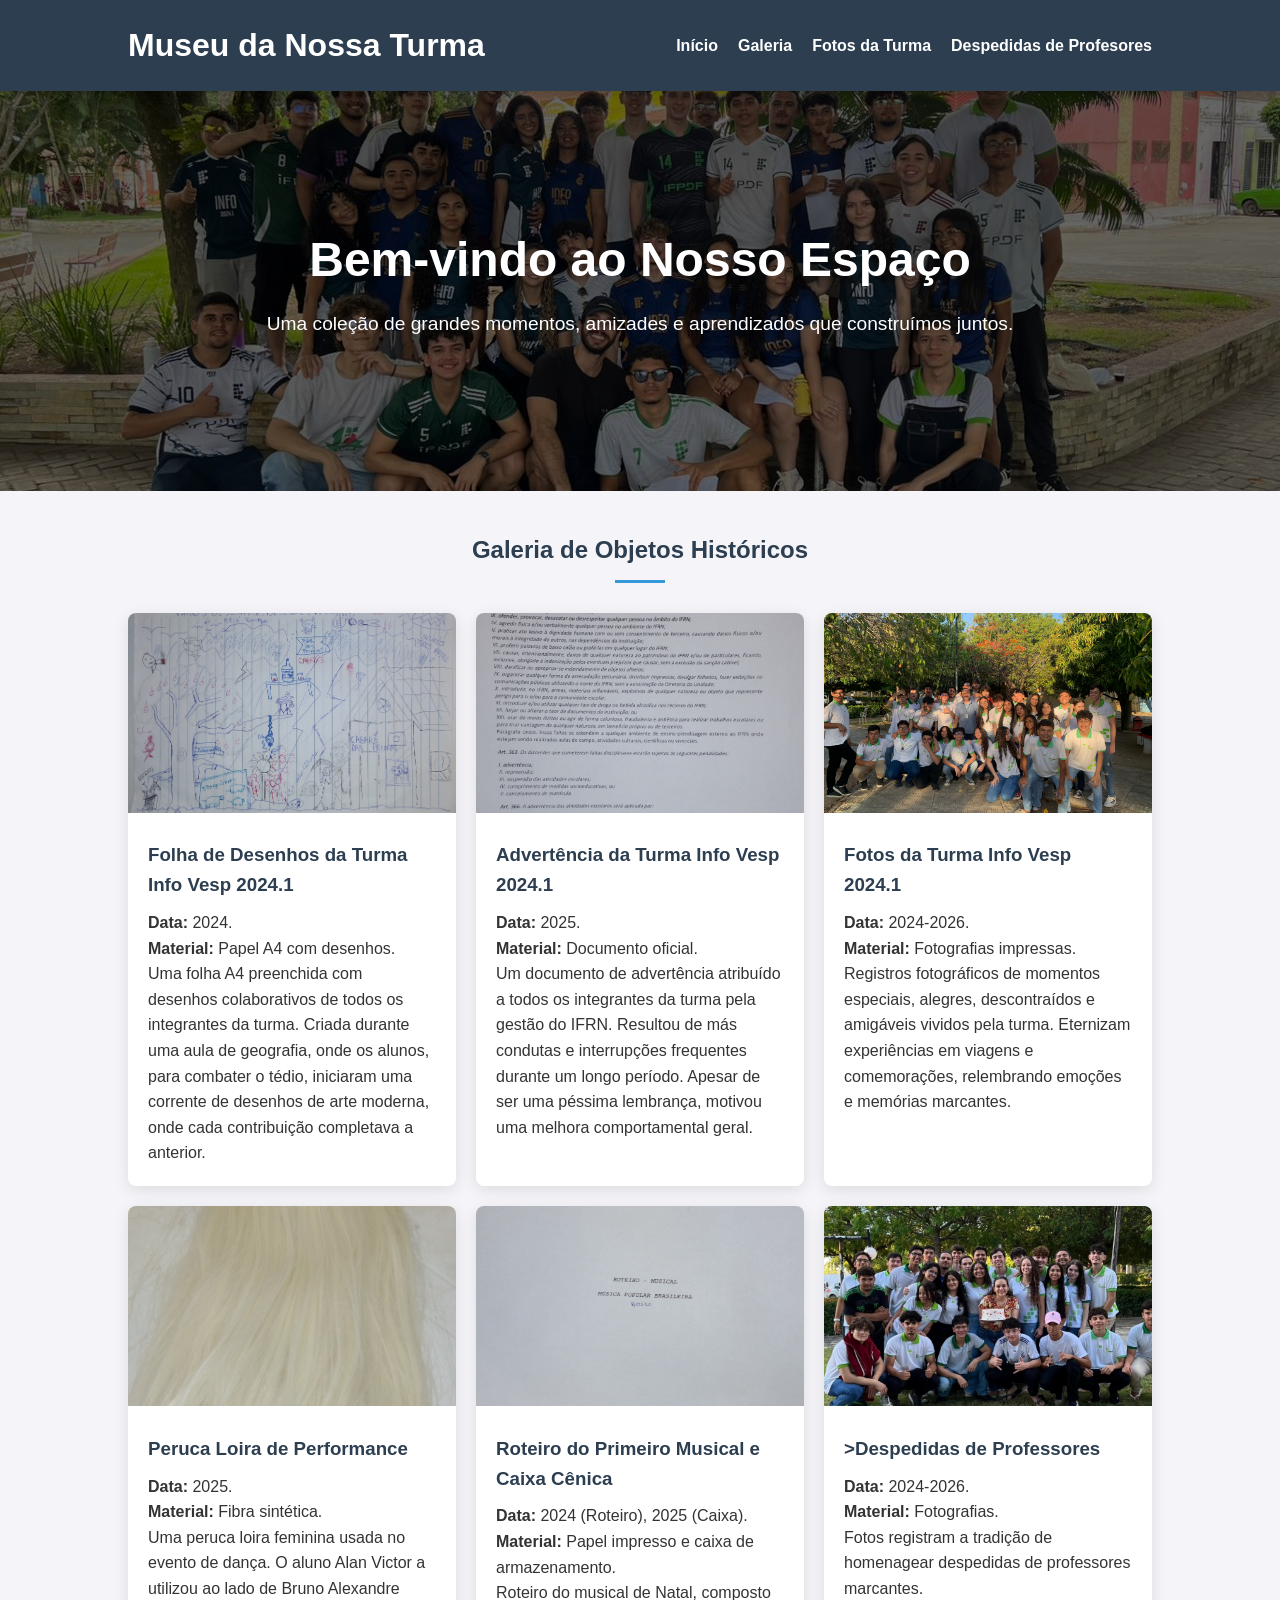
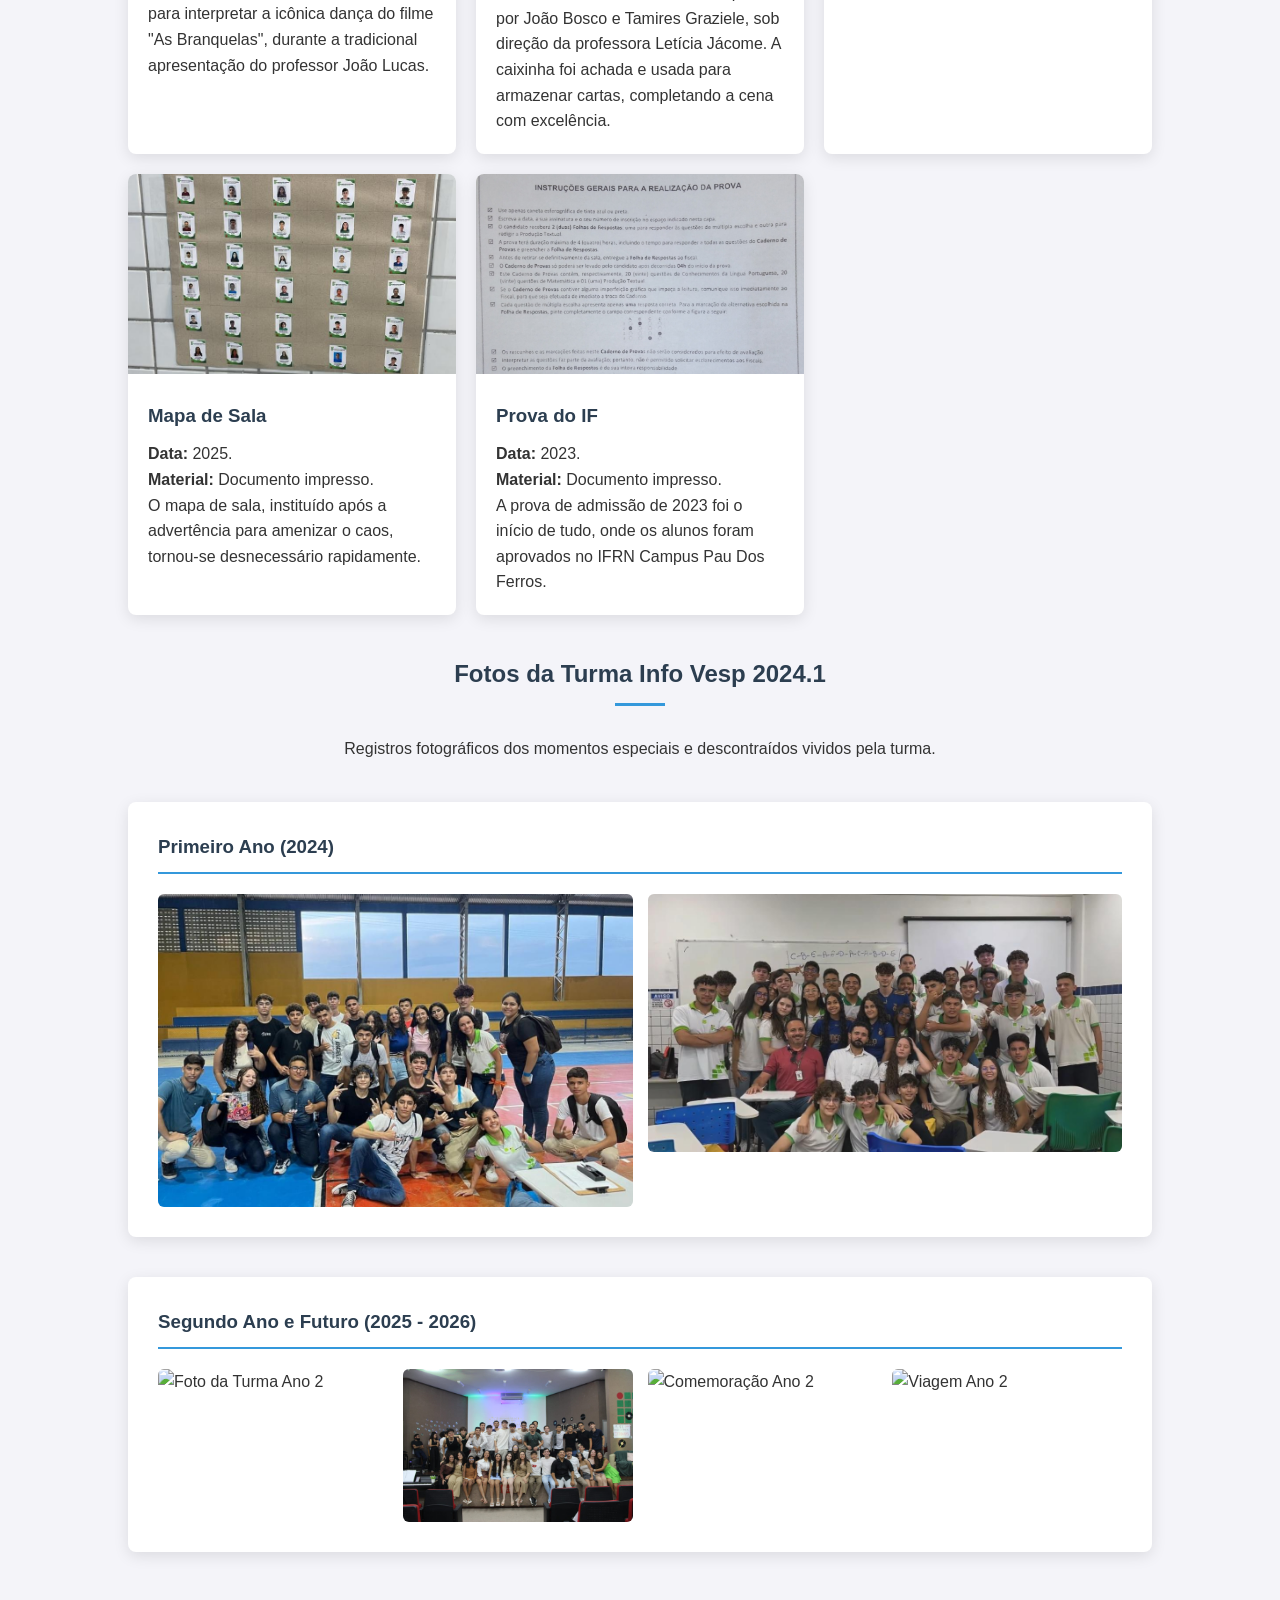
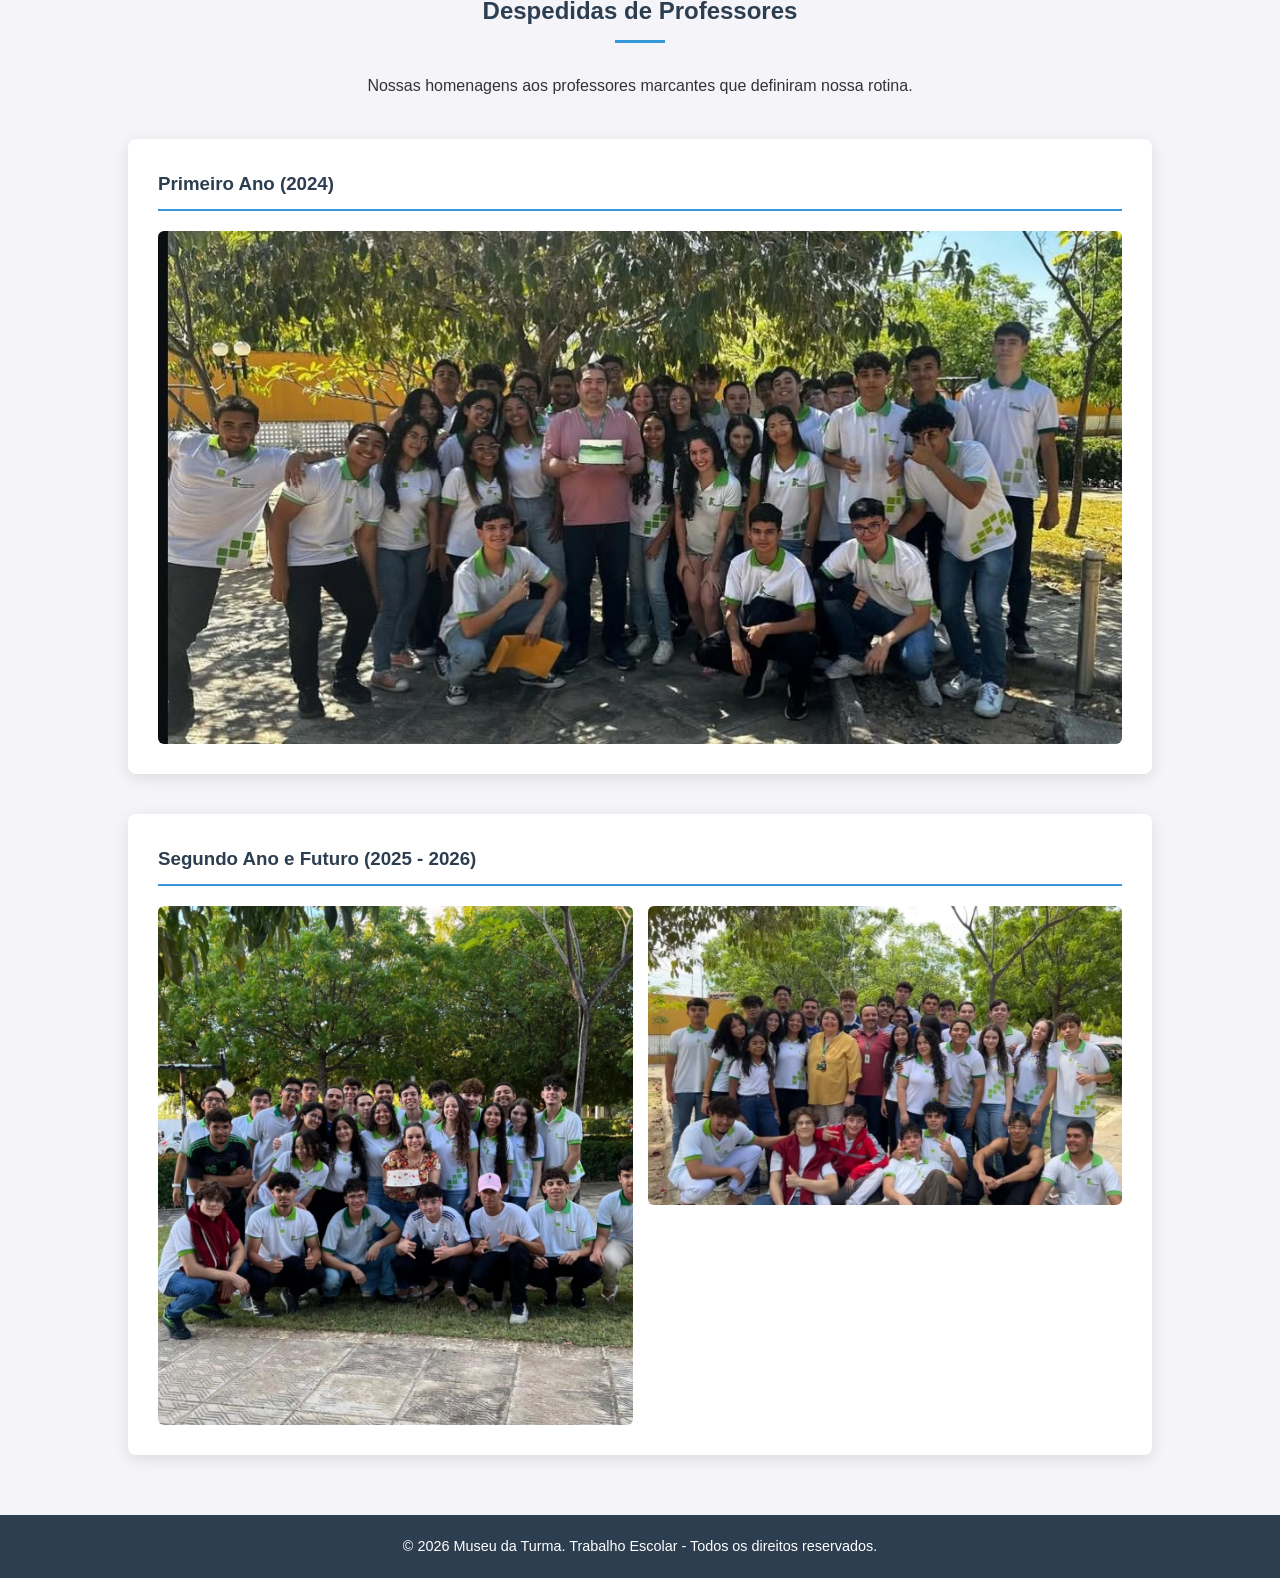
==== index.html @ c1586f0e "update" ====
<!DOCTYPE html>
<html lang="pt-BR">
<head>
    <meta charset="UTF-8">
    <meta name="viewport" content="width=device-width, initial-scale=1.0">
    <title>Museu da Turma</title>
    <link rel="stylesheet" href="/Museu_site/style/principal_style.css">
    <link rel="stylesheet" href="/Museu_site/style/despedidas_style.css">
    <link rel="stylesheet" href="/Museu_site/style/fotos_turma_style.css">
</head>
<body>
    <header>
        <div class="header-container">
            <h1>Museu da Nossa Turma</h1>
            <nav>
                <ul>
                    <li><a href="#inicio">Início</a></li>
                    <li><a href="#galeria">Galeria</a></li>
                    <li><a href="#fotos_turma">Fotos da Turma</a></li>
                    <li><a href="#despedidas">Despedidas de Profesores</a></li>
                </ul>
            </nav>
        </div>
    </header>

    <section class="banner" id="inicio">
        <h2>Bem-vindo ao Nosso Espaço</h2>
        <p>Uma coleção de grandes momentos, amizades e aprendizados que construímos juntos.</p>
    </section>

    <section class="container" id="galeria">
        <h2 class="section-title">Galeria de Objetos Históricos</h2>
        
        <div class="exposicoes-grid">
            
            <div class="card">
                <img src="/Museu_site/img/desenho_turma.jpg" alt="Folha de Desenhos">
                <div class="card-content">
                    <h3>Folha de Desenhos da Turma Info Vesp 2024.1</h3>
                    <p><strong>Data:</strong> 2024.<br>
                    <strong>Material:</strong> Papel A4 com desenhos.</p>
                    <p>Uma folha A4 preenchida com desenhos colaborativos de todos os integrantes da turma. Criada durante uma aula de geografia, onde os alunos, para combater o tédio, iniciaram uma corrente de desenhos de arte moderna, onde cada contribuição completava a anterior.</p>
                </div>
            </div>

            <div class="card">
                <img src="/Museu_site/img/adivetencia.jpg" alt="Advertência">
                <div class="card-content">
                    <h3>Advertência da Turma Info Vesp 2024.1</h3>
                    <p><strong>Data:</strong> 2025.<br>
                    <strong>Material:</strong> Documento oficial.</p>
                    <p>Um documento de advertência atribuído a todos os integrantes da turma pela gestão do IFRN. Resultou de más condutas e interrupções frequentes durante um longo período. Apesar de ser uma péssima lembrança, motivou uma melhora comportamental geral.</p>
                </div>
            </div>

            <div class="card">
                <img src="/Museu_site/img/turma.jpg" alt="Fotos da Turma">
                <div class="card-content">
                    <h3>Fotos da Turma Info Vesp 2024.1</h3>
                    <p><strong>Data:</strong> 2024-2026.<br>
                    <strong>Material:</strong> Fotografias impressas.</p>
                    <p>Registros fotográficos de momentos especiais, alegres, descontraídos e amigáveis vividos pela turma. Eternizam experiências em viagens e comemorações, relembrando emoções e memórias marcantes.</p>
                </div>
            </div>

            <div class="card">
                <img src="/Museu_site/img/peruca.jpg" alt="Peruca Loira">
                <div class="card-content">
                    <h3>Peruca Loira de Performance</h3>
                    <p><strong>Data:</strong> 2025.<br>
                    <strong>Material:</strong> Fibra sintética.</p>
                    <p>Uma peruca loira feminina usada no evento de dança. O aluno Alan Victor a utilizou ao lado de Bruno Alexandre para interpretar a icônica dança do filme "As Branquelas", durante a tradicional apresentação do professor João Lucas.</p>
                </div>
            </div>

            <div class="card">
                <img src="/Museu_site/img/rot_musical.jpg" alt="Roteiro do Musical">
                <div class="card-content">
                    <h3>Roteiro do Primeiro Musical e Caixa Cênica</h3>
                    <p><strong>Data:</strong> 2024 (Roteiro), 2025 (Caixa).<br>
                    <strong>Material:</strong> Papel impresso e caixa de armazenamento.</p>
                    <p>Roteiro do musical de Natal, composto por João Bosco e Tamires Graziele, sob direção da professora Letícia Jácome. A caixinha foi achada e usada para armazenar cartas, completando a cena com excelência.</p>
                </div>
            </div>

            <div class="card">
                <img src="/Museu_site/img/despedidas.jpeg" alt="Despedidas">
                <div class="card-content">
                    <h3>>Despedidas de Professores</h3>
                    <p><strong>Data:</strong> 2024-2026.<br>
                    <strong>Material:</strong> Fotografias.</p>
                    <p>Fotos registram a tradição de homenagear despedidas de professores marcantes.</p>
                </div>
            </div>

            <div class="card">
                <img src="/Museu_site/img/mapa_sala.jpeg" alt="Mapa de Sala">
                <div class="card-content">
                    <h3>Mapa de Sala</h3>
                    <p><strong>Data:</strong> 2025.<br>
                    <strong>Material:</strong> Documento impresso.</p>
                    <p>O mapa de sala, instituído após a advertência para amenizar o caos, tornou-se desnecessário rapidamente.</p>
                </div>
            </div>

            <div class="card">
                <img src="/Museu_site/img/prova_if.jpg" alt="Prova do IF">
                <div class="card-content">
                    <h3>Prova do IF</h3>
                    <p><strong>Data:</strong> 2023.<br>
                    <strong>Material:</strong> Documento impresso.</p>
                    <p>A prova de admissão de 2023 foi o início de tudo, onde os alunos foram aprovados no IFRN Campus Pau Dos Ferros.</p>
                </div>
            </div>

        </div>
    </section>

    <section class="container" id="fotos_turma">
        <h2 class="section-title">Fotos da Turma Info Vesp 2024.1</h2>
        <p style="text-align: center;">Registros fotográficos dos momentos especiais e descontraídos vividos pela turma.</p>

        <section class="ano-section">
            <h3 class="ano-title">Primeiro Ano (2024)</h3>
            <div class="galeria-grid">
                <img src="/Museu_site/img/turma-ano1-foto1.jpeg" alt="Foto da Turma Ano 1">
                <img src="/Museu_site/img/turma-ano1-foto2.jpeg" alt="Momento Ano 1">
            </div>
        </section>

        <section class="ano-section">
            <h3 class="ano-title">Segundo Ano e Futuro (2025 - 2026)</h3>
            <div class="galeria-grid">
                <img src="/Museu_site/img/turma-ano2-foto1.jpeg" alt="Foto da Turma Ano 2">
                <img src="/Museu_site/img/turma-ano2-foto2.jpeg" alt="Momento Ano 2">
                <img src="/Museu_site/img/turma-ano2-foto3.jpeg" alt="Comemoração Ano 2">
                <img src="/Museu_site/img/turma-ano2-foto4.jpg" alt="Viagem Ano 2">
            </div>
        </section>
    </section>

    <section class="container" id="despedidas">
        <h2 class="section-title">Despedidas de Professores</h2>
        <p style="text-align: center;">Nossas homenagens aos professores marcantes que definiram nossa rotina.</p>

        <section class="ano-section">
            <h3 class="ano-title">Primeiro Ano (2024)</h3>
            <div class="galeria-grid">  
                <img src="/Museu_site/img/despedida-ano1.jpeg" alt="Primeiras Despedidas">
            </div>
        </section>

        <section class="ano-section">
            <h3 class="ano-title">Segundo Ano e Futuro (2025 - 2026)</h3>
            <div class="galeria-grid">
                <img src="/Museu_site/img/despedida-professor1.jpeg" alt="Despedida Professor Marcante">
                <img src="/Museu_site/img/despedida-professor2.jpeg" alt="Homenagem Professor">
            </div>
        </section>
    </section>

    <footer>
        <p>&copy; 2026 Museu da Turma. Trabalho Escolar - Todos os direitos reservados.</p>
    </footer>

    <div id="janelaModal" class="modal">
        <span class="fechar">&times;</span>
        <img class="modal-conteudo" id="fotoGrande">
    </div>

    <script src="/Museu_site/jscript/principal.js"></script>

</body>
</html>
---- Museu_site/style/principal_style.css ----
/* Configurações Gerais */
* {
    margin: 0;
    padding: 0;
    box-sizing: border-box;
    font-family: 'Segoe UI', Tahoma, Geneva, Verdana, sans-serif;
}

body {
    background-color: #f4f4f9;
    color: #333;
    line-height: 1.6;
}

/* Cabeçalho e Menu */
header {
    background-color: #2c3e50;
    color: #fff;
    padding: 20px 0;
    position: sticky;
    top: 0;
    z-index: 1000;
    box-shadow: 0 4px 6px rgba(0,0,0,0.1);
}

.header-container {
    width: 80%;
    margin: 0 auto;
    display: flex;
    justify-content: space-between;
    align-items: center;
}

nav ul {
    display: flex;
    list-style: none;
}

nav ul li {
    margin-left: 20px;
}

nav ul li a {
    color: #fff;
    text-decoration: none;
    font-weight: bold;
    transition: color 0.3s;
}

nav ul li a:hover {
    color: #3498db;
}

/* Banner Principal */
.banner {
    background: linear-gradient(rgba(0, 0, 0, 0.6), rgba(0, 0, 0, 0.6)), url('/Museu_site/img/turma_v3.jpg') no-repeat center center/cover;
    height: 400px;
    display: flex;
    flex-direction: column;
    justify-content: center;
    align-items: center;
    color: #fff;
    text-align: center;
    padding: 0 20px;
}

.banner h2 {
    font-size: 3rem;
    margin-bottom: 10px;
}

.banner p {
    font-size: 1.2rem;
    margin-bottom: 20px;
}

/* Seções de Conteúdo */
.container {
    width: 80%;
    margin: 40px auto;
}

h2.section-title {
    text-align: center;
    margin-bottom: 30px;
    position: relative;
    color: #2c3e50;
}

h2.section-title::after {
    content: '';
    display: block;
    width: 50px;
    height: 3px;
    background-color: #3498db;
    margin: 10px auto 0;
}

/* Grid de Memórias/Exposições */
.exposicoes-grid {
    display: grid;
    grid-template-columns: repeat(auto-fit, minmax(280px, 1fr));
    gap: 20px;
}

.card {
    background: #fff;
    border-radius: 8px;
    overflow: hidden;
    /* Altere a linha abaixo */
    box-shadow: 0 4px 15px rgba(0, 0, 0, 0.1); 
    transition: transform 0.3s, box-shadow 0.3s;
}

.card:hover {
    transform: translateY(-5px); /* O card sobe um pouquinho */
    box-shadow: 0 12px 25px rgba(0, 0, 0, 0.2); /* A sombra fica maior e mais suave */
}

.card img {
    width: 100%;
    height: 200px;
    object-fit: cover;
}

.card-content {
    padding: 20px;
}

.card-content h3 {
    margin-bottom: 10px;
    color: #2c3e50;
}

/* Rodapé */
footer {
    background-color: #2c3e50;
    color: #fff;
    text-align: center;
    padding: 20px 0;
    margin-top: 60px;
    font-size: 0.9rem;
}
/* Estilos para a Janela Modal (Fundo) */
.modal {
    display: none; /* Fica escondido por padrão */
    position: fixed; 
    z-index: 2000; /* Fica por cima de tudo */
    padding-top: 50px; 
    left: 0;
    top: 0;
    width: 100%; 
    height: 100%; 
    overflow: auto; 
    background-color: rgba(0,0,0,0.9); /* Fundo preto com transparência */
}

/* Estilo da Imagem em destaque */
.modal-conteudo {
    margin: auto;
    display: block;
    max-width: 80%;
    max-height: 80vh;
    border-radius: 4px;
    box-shadow: 0 4px 20px rgba(255, 255, 255, 0.2);
    animation: zoom 0.3s; /* Efeito suave ao abrir */
}

/* Animação para a foto surgir de forma suave */
@keyframes zoom {
    from {transform: scale(0.7); opacity: 0;} 
    to {transform: scale(1); opacity: 1;}
}

/* Botão de Fechar (X) */
.fechar {
    position: absolute;
    top: 15px;
    right: 35px;
    color: #f1f1f1;
    font-size: 40px;
    font-weight: bold;
    transition: 0.3s;
    cursor: pointer;
}

.fechar:hover,
.fechar:focus {
    color: #3498db;
    text-decoration: none;
}

/* Ajuste para celulares */
@media only screen and (max-width: 700px){
    .modal-conteudo {
        max-width: 95%;
    }
}
---- Museu_site/style/despedidas_style.css ----
.ano-section {
    margin-top: 40px;
    background: #fff;
    padding: 30px;
    border-radius: 8px;
    box-shadow: 0 4px 15px rgba(0, 0, 0, 0.1);
}
.ano-title {
    color: #2c3e50;
    border-bottom: 2px solid #3498db;
    padding-bottom: 10px;
    margin-bottom: 20px;
}
.galeria-grid {
    display: grid;
    grid-template-columns: repeat(auto-fit, minmax(220px, 1fr));
    gap: 15px;
}
.galeria-grid img {
    width: 100%;
    height: auto;
    object-fit: cover;
    border-radius: 6px;
    transition: transform 0.3s;
    cursor: pointer;
}
.galeria-grid img:hover {
    transform: scale(1.04);
}
.btn-voltar {
    display: inline-block;
    color: #3498db;
    text-decoration: none;
    font-weight: bold;
    margin-bottom: 20px;
}
---- Museu_site/style/fotos_turma_style.css ----
.ano-section {
    margin-top: 40px;
    background: #fff;
    padding: 30px;
    border-radius: 8px;
    box-shadow: 0 4px 15px rgba(0, 0, 0, 0.1);
}
.ano-title {
    color: #2c3e50;
    border-bottom: 2px solid #3498db;
    padding-bottom: 10px;
    margin-bottom: 20px;
}
.galeria-grid {
    display: grid;
    grid-template-columns: repeat(auto-fit, minmax(220px, 1fr));
    gap: 15px;
}
.galeria-grid img {
    width: 100%;
    height: auto;
    object-fit: cover;
    border-radius: 6px;
    transition: transform 0.3s;
    cursor: pointer;
}
.galeria-grid img:hover {
    transform: scale(1.04);
}
.btn-voltar {
    display: inline-block;
    color: #3498db;
    text-decoration: none;
    font-weight: bold;
    margin-bottom: 20px;
}
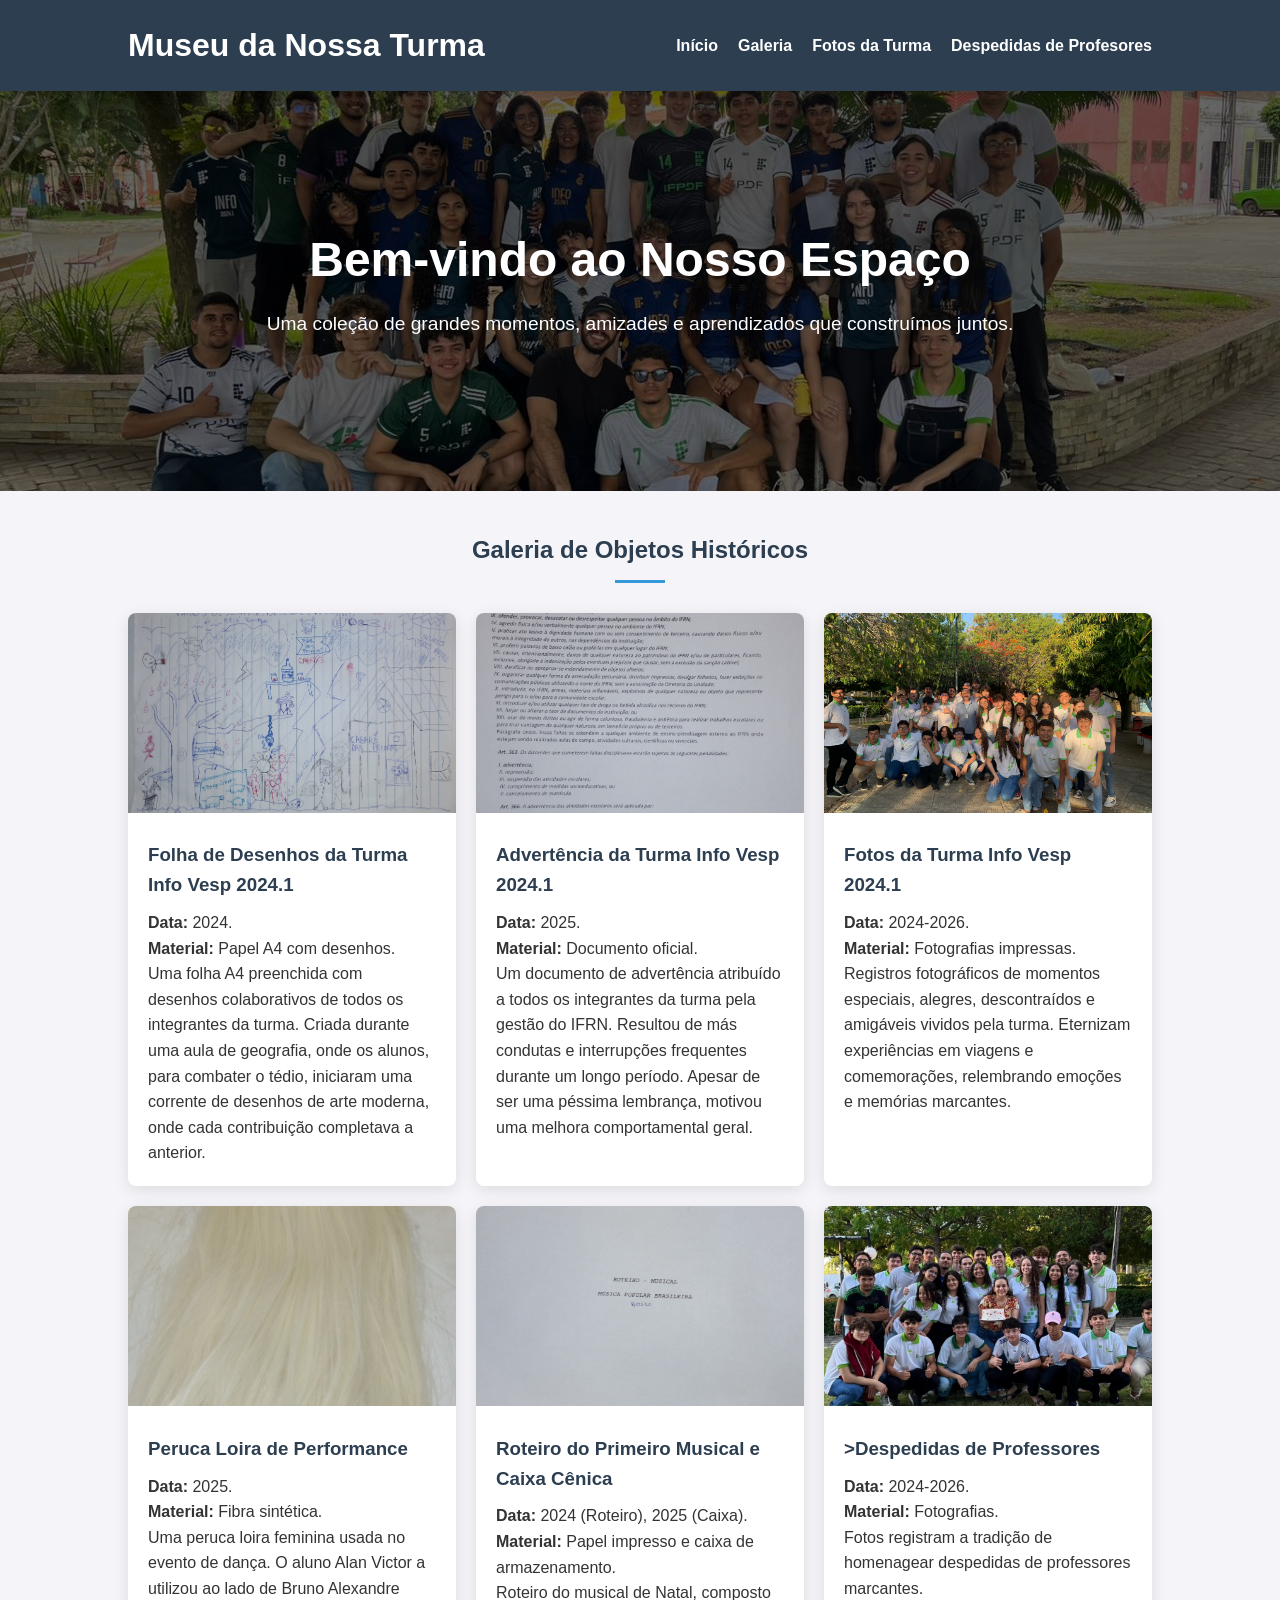
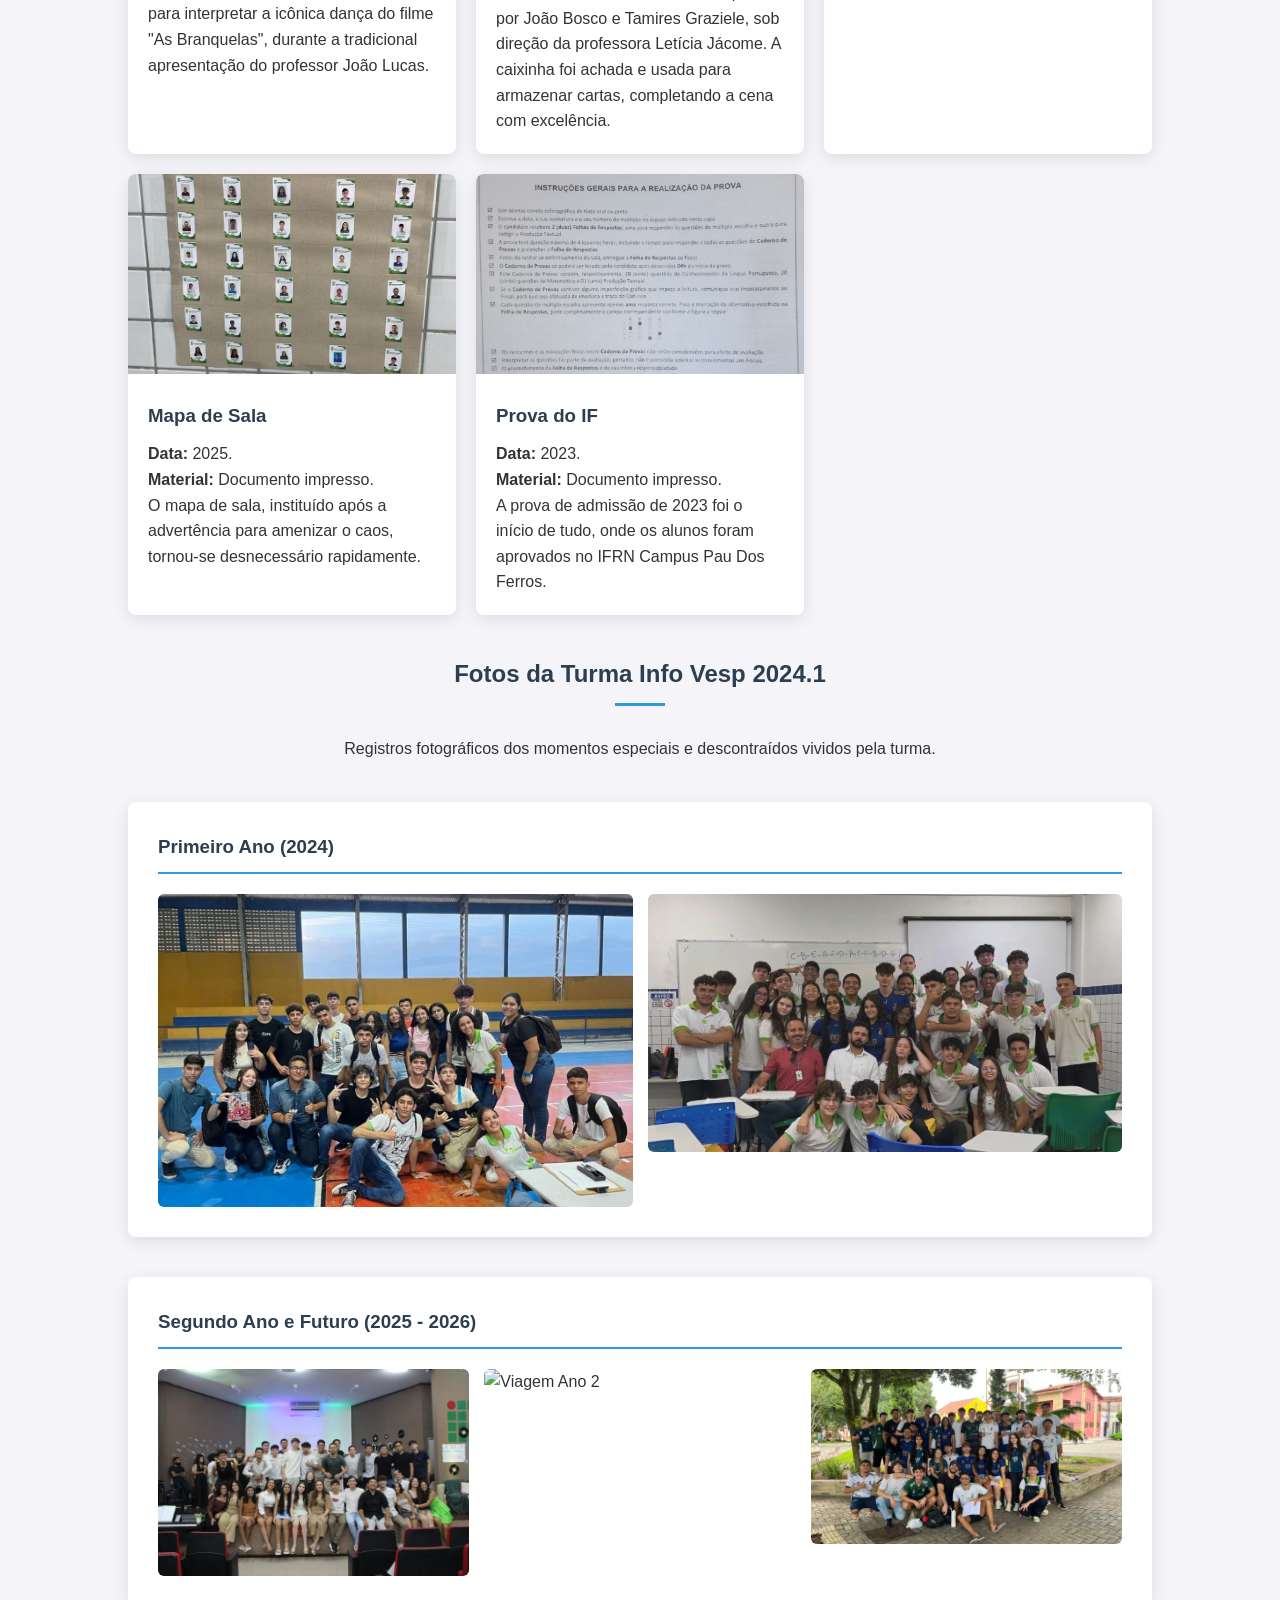
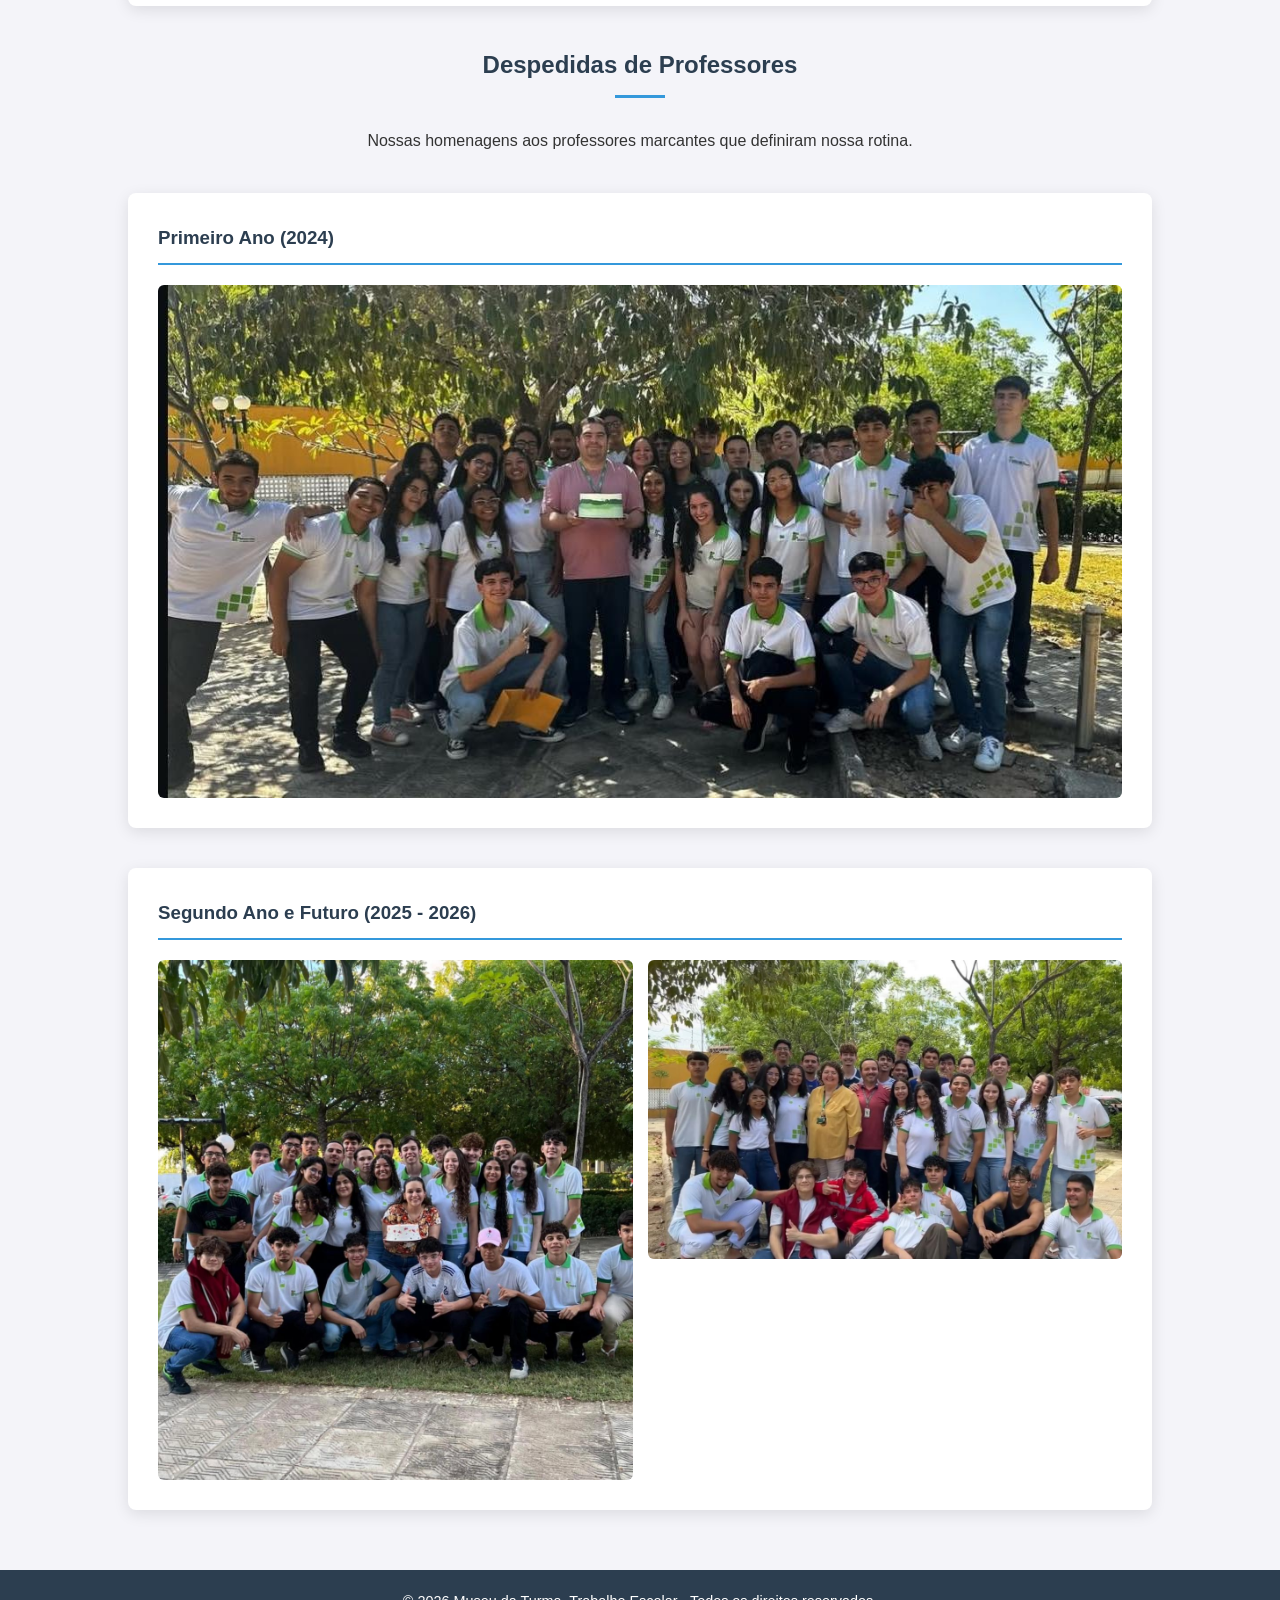
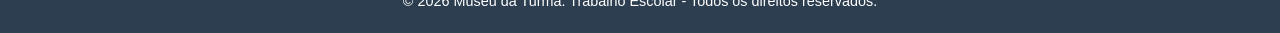
==== commit 01503764: "update" ====
--- a/index.html
+++ b/index.html
@@ -4,9 +4,9 @@
     <meta charset="UTF-8">
     <meta name="viewport" content="width=device-width, initial-scale=1.0">
     <title>Museu da Turma</title>
-    <link rel="stylesheet" href="/Museu_site/style/principal_style.css">
-    <link rel="stylesheet" href="/Museu_site/style/despedidas_style.css">
-    <link rel="stylesheet" href="/Museu_site/style/fotos_turma_style.css">
+    <link rel="stylesheet" href="./Museu_site/style/principal_style.css">
+    <link rel="stylesheet" href="./Museu_site/style/despedidas_style.css">
+    <link rel="stylesheet" href="./Museu_site/style/fotos_turma_style.css">
 </head>
 <body>
     <header>
@@ -34,7 +34,7 @@
         <div class="exposicoes-grid">
             
             <div class="card">
-                <img src="/Museu_site/img/desenho_turma.jpg" alt="Folha de Desenhos">
+                <img src="./Museu_site/img/desenho_turma.jpg" alt="Folha de Desenhos">
                 <div class="card-content">
                     <h3>Folha de Desenhos da Turma Info Vesp 2024.1</h3>
                     <p><strong>Data:</strong> 2024.<br>
@@ -44,7 +44,7 @@
             </div>
 
             <div class="card">
-                <img src="/Museu_site/img/adivetencia.jpg" alt="Advertência">
+                <img src="./Museu_site/img/adivetencia.jpg" alt="Advertência">
                 <div class="card-content">
                     <h3>Advertência da Turma Info Vesp 2024.1</h3>
                     <p><strong>Data:</strong> 2025.<br>
@@ -54,7 +54,7 @@
             </div>
 
             <div class="card">
-                <img src="/Museu_site/img/turma.jpg" alt="Fotos da Turma">
+                <img src="./Museu_site/img/turma.jpg" alt="Fotos da Turma">
                 <div class="card-content">
                     <h3>Fotos da Turma Info Vesp 2024.1</h3>
                     <p><strong>Data:</strong> 2024-2026.<br>
@@ -64,7 +64,7 @@
             </div>
 
             <div class="card">
-                <img src="/Museu_site/img/peruca.jpg" alt="Peruca Loira">
+                <img src="./Museu_site/img/peruca.jpg" alt="Peruca Loira">
                 <div class="card-content">
                     <h3>Peruca Loira de Performance</h3>
                     <p><strong>Data:</strong> 2025.<br>
@@ -74,7 +74,7 @@
             </div>
 
             <div class="card">
-                <img src="/Museu_site/img/rot_musical.jpg" alt="Roteiro do Musical">
+                <img src="./Museu_site/img/rot_musical.jpg" alt="Roteiro do Musical">
                 <div class="card-content">
                     <h3>Roteiro do Primeiro Musical e Caixa Cênica</h3>
                     <p><strong>Data:</strong> 2024 (Roteiro), 2025 (Caixa).<br>
@@ -84,7 +84,7 @@
             </div>
 
             <div class="card">
-                <img src="/Museu_site/img/despedidas.jpeg" alt="Despedidas">
+                <img src="./Museu_site/img/despedidas.jpeg" alt="Despedidas">
                 <div class="card-content">
                     <h3>>Despedidas de Professores</h3>
                     <p><strong>Data:</strong> 2024-2026.<br>
@@ -94,7 +94,7 @@
             </div>
 
             <div class="card">
-                <img src="/Museu_site/img/mapa_sala.jpeg" alt="Mapa de Sala">
+                <img src="./Museu_site/img/mapa_sala.jpeg" alt="Mapa de Sala">
                 <div class="card-content">
                     <h3>Mapa de Sala</h3>
                     <p><strong>Data:</strong> 2025.<br>
@@ -104,7 +104,7 @@
             </div>
 
             <div class="card">
-                <img src="/Museu_site/img/prova_if.jpg" alt="Prova do IF">
+                <img src="./Museu_site/img/prova_if.jpg" alt="Prova do IF">
                 <div class="card-content">
                     <h3>Prova do IF</h3>
                     <p><strong>Data:</strong> 2023.<br>
@@ -123,18 +123,17 @@
         <section class="ano-section">
             <h3 class="ano-title">Primeiro Ano (2024)</h3>
             <div class="galeria-grid">
-                <img src="/Museu_site/img/turma-ano1-foto1.jpeg" alt="Foto da Turma Ano 1">
-                <img src="/Museu_site/img/turma-ano1-foto2.jpeg" alt="Momento Ano 1">
+                <img src="./Museu_site/img/turma-ano1-foto1.jpeg" alt="Foto da Turma Ano 1">
+                <img src="./Museu_site/img/turma-ano1-foto2.jpeg" alt="Momento Ano 1">
             </div>
         </section>
 
         <section class="ano-section">
             <h3 class="ano-title">Segundo Ano e Futuro (2025 - 2026)</h3>
             <div class="galeria-grid">
-                <img src="/Museu_site/img/turma-ano2-foto1.jpeg" alt="Foto da Turma Ano 2">
-                <img src="/Museu_site/img/turma-ano2-foto2.jpeg" alt="Momento Ano 2">
-                <img src="/Museu_site/img/turma-ano2-foto3.jpeg" alt="Comemoração Ano 2">
-                <img src="/Museu_site/img/turma-ano2-foto4.jpg" alt="Viagem Ano 2">
+                <img src="./Museu_site/img/turma-ano2-foto2.jpeg" alt="Momento Ano 2">
+                <img src="./Museu_site/img/turma-ano2-foto4.jpg" alt="Viagem Ano 2">
+                <img src="./Museu_site/img/turma-ano2-foto3.jpeg" alt="Foto da Turma Ano 3">
             </div>
         </section>
     </section>
@@ -146,15 +145,15 @@
         <section class="ano-section">
             <h3 class="ano-title">Primeiro Ano (2024)</h3>
             <div class="galeria-grid">  
-                <img src="/Museu_site/img/despedida-ano1.jpeg" alt="Primeiras Despedidas">
+                <img src="./Museu_site/img/despedida-ano1.jpeg" alt="Primeiras Despedidas">
             </div>
         </section>
 
         <section class="ano-section">
             <h3 class="ano-title">Segundo Ano e Futuro (2025 - 2026)</h3>
             <div class="galeria-grid">
-                <img src="/Museu_site/img/despedida-professor1.jpeg" alt="Despedida Professor Marcante">
-                <img src="/Museu_site/img/despedida-professor2.jpeg" alt="Homenagem Professor">
+                <img src="./Museu_site/img/despedida-professor1.jpeg" alt="Despedida Professor Marcante">
+                <img src="./Museu_site/img/despedida-professor2.jpeg" alt="Homenagem Professor">
             </div>
         </section>
     </section>
@@ -168,7 +167,7 @@
         <img class="modal-conteudo" id="fotoGrande">
     </div>
 
-    <script src="/Museu_site/jscript/principal.js"></script>
+    <script src="./Museu_site/jscript/principal.js"></script>
 
 </body>
 </html>
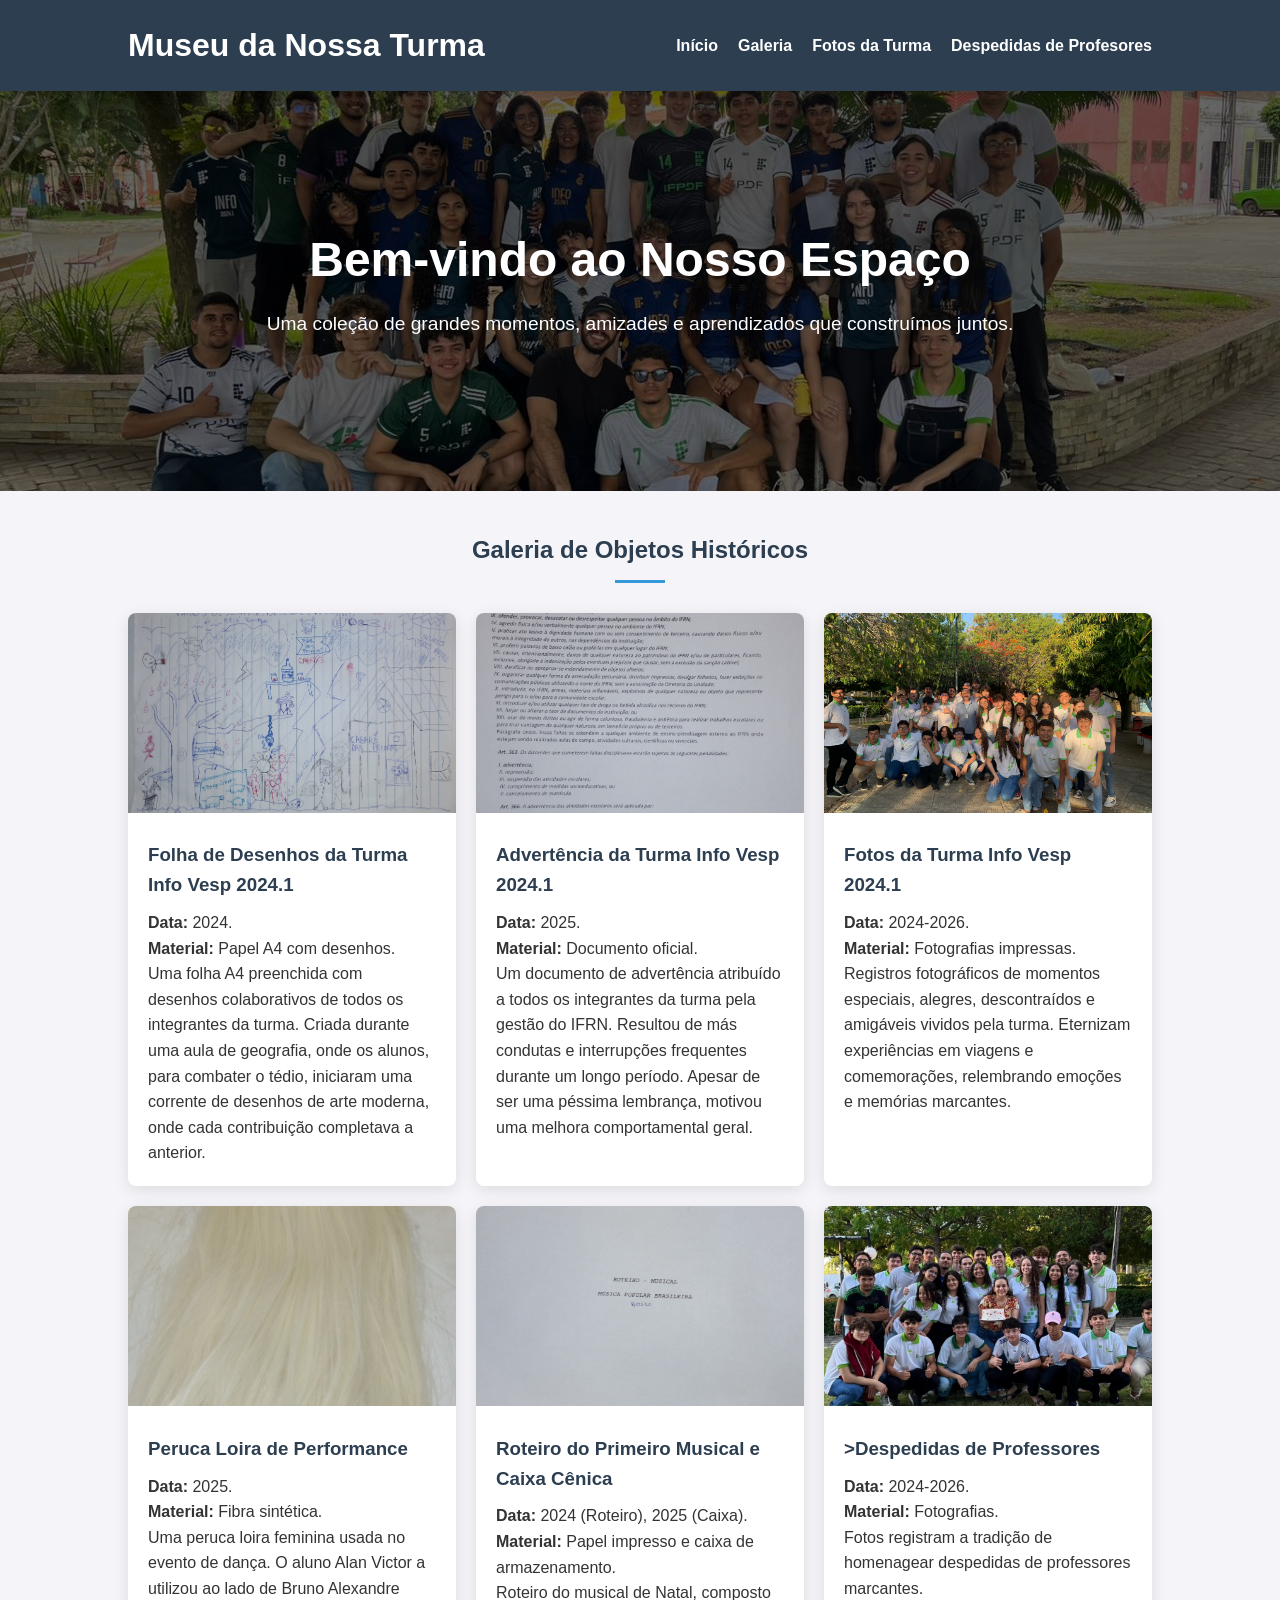
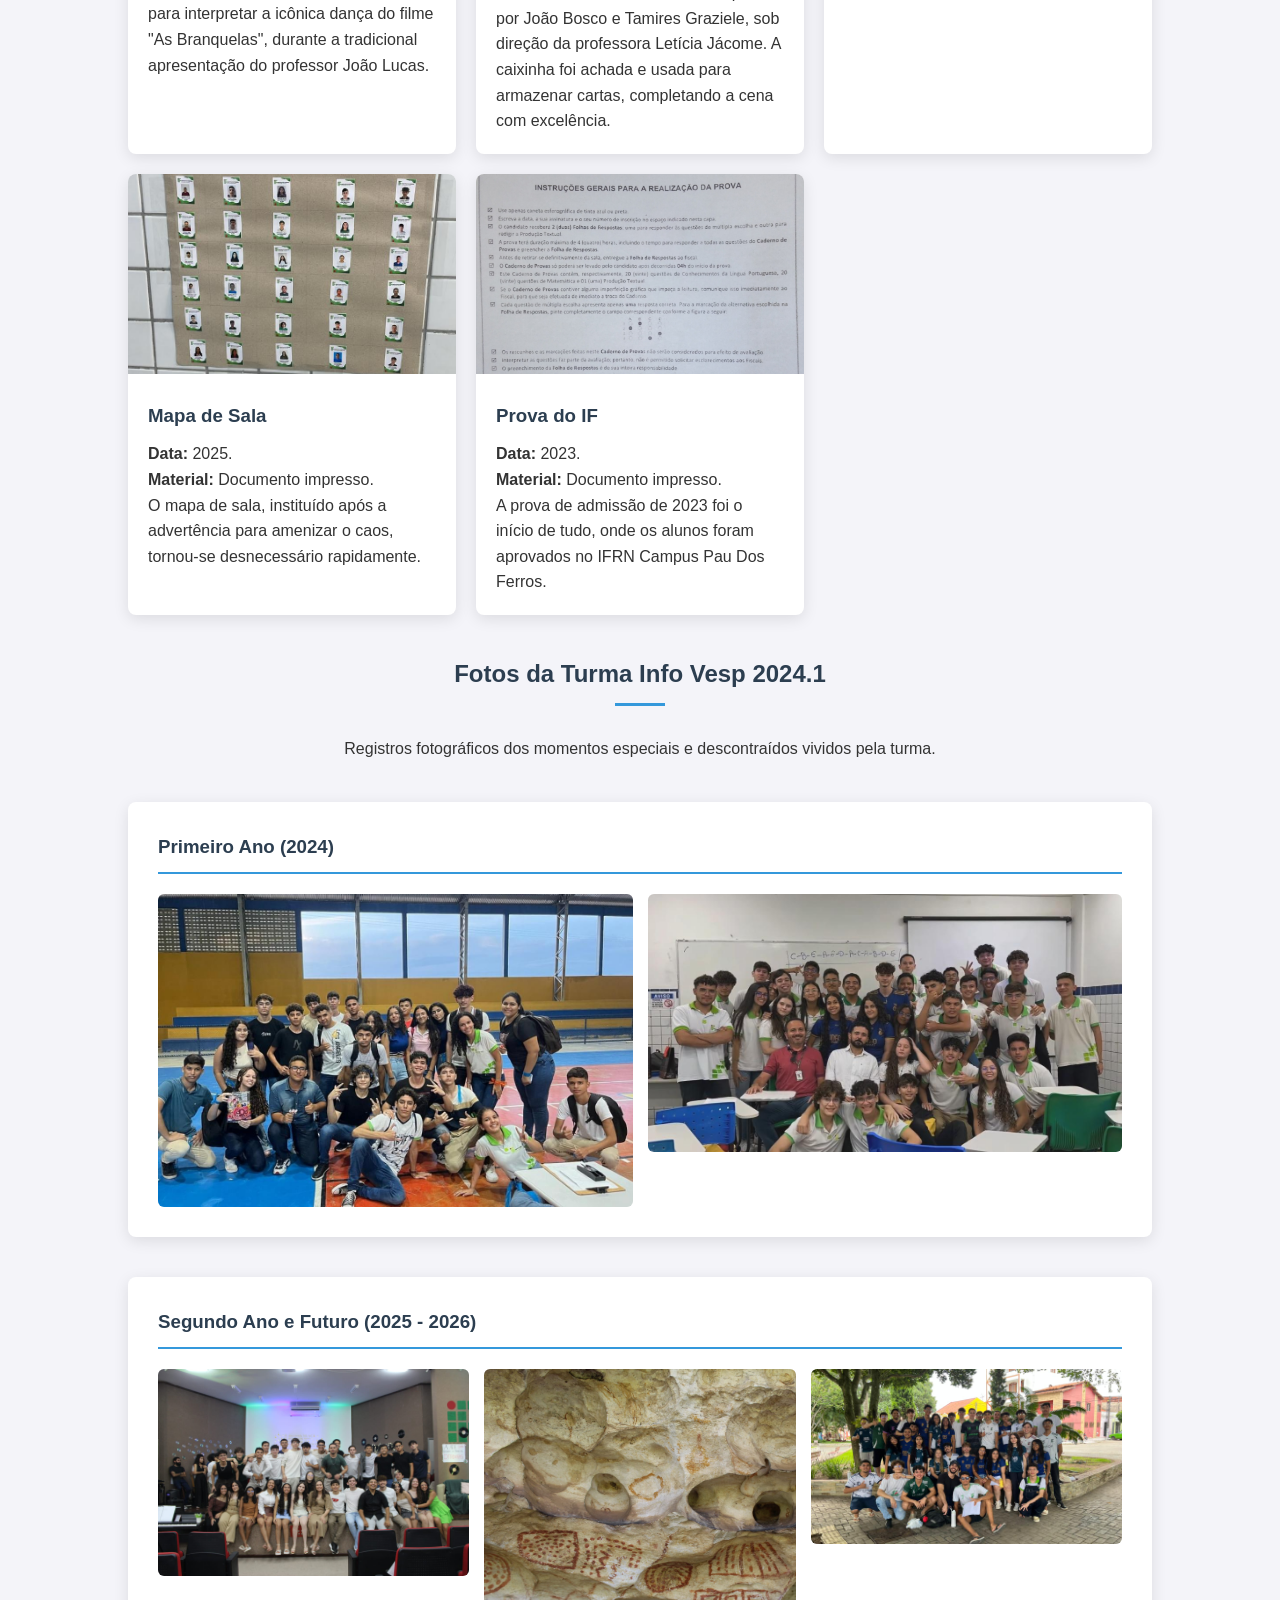
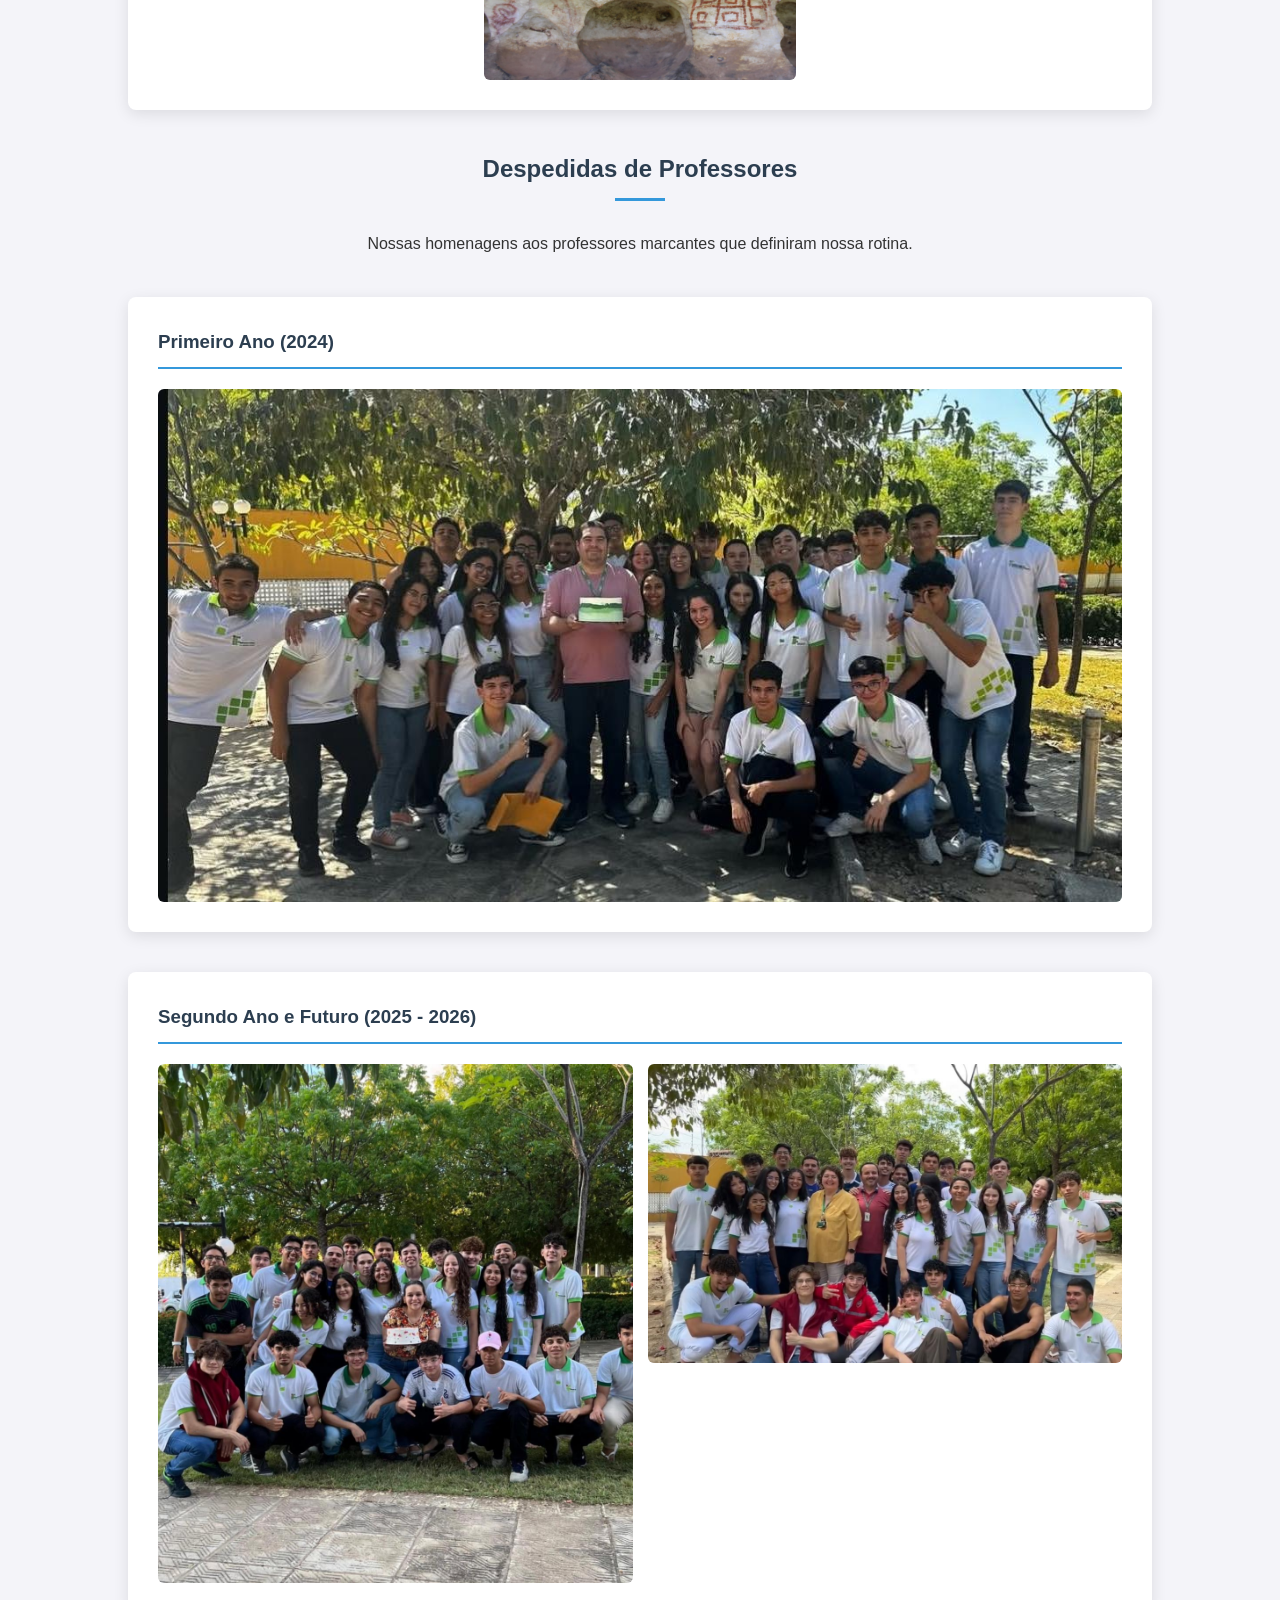
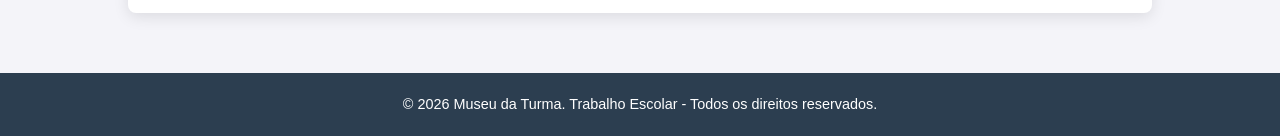
==== commit 75507d90: "update" ====
--- a/index.html
+++ b/index.html
@@ -132,7 +132,7 @@
             <h3 class="ano-title">Segundo Ano e Futuro (2025 - 2026)</h3>
             <div class="galeria-grid">
                 <img src="./Museu_site/img/turma-ano2-foto2.jpeg" alt="Momento Ano 2">
-                <img src="./Museu_site/img/turma-ano2-foto4.jpg" alt="Viagem Ano 2">
+                <img src="./Museu_site/img/turma-ano2-foto4.jpeg" alt="Viagem Ano 2">
                 <img src="./Museu_site/img/turma-ano2-foto3.jpeg" alt="Foto da Turma Ano 3">
             </div>
         </section>
